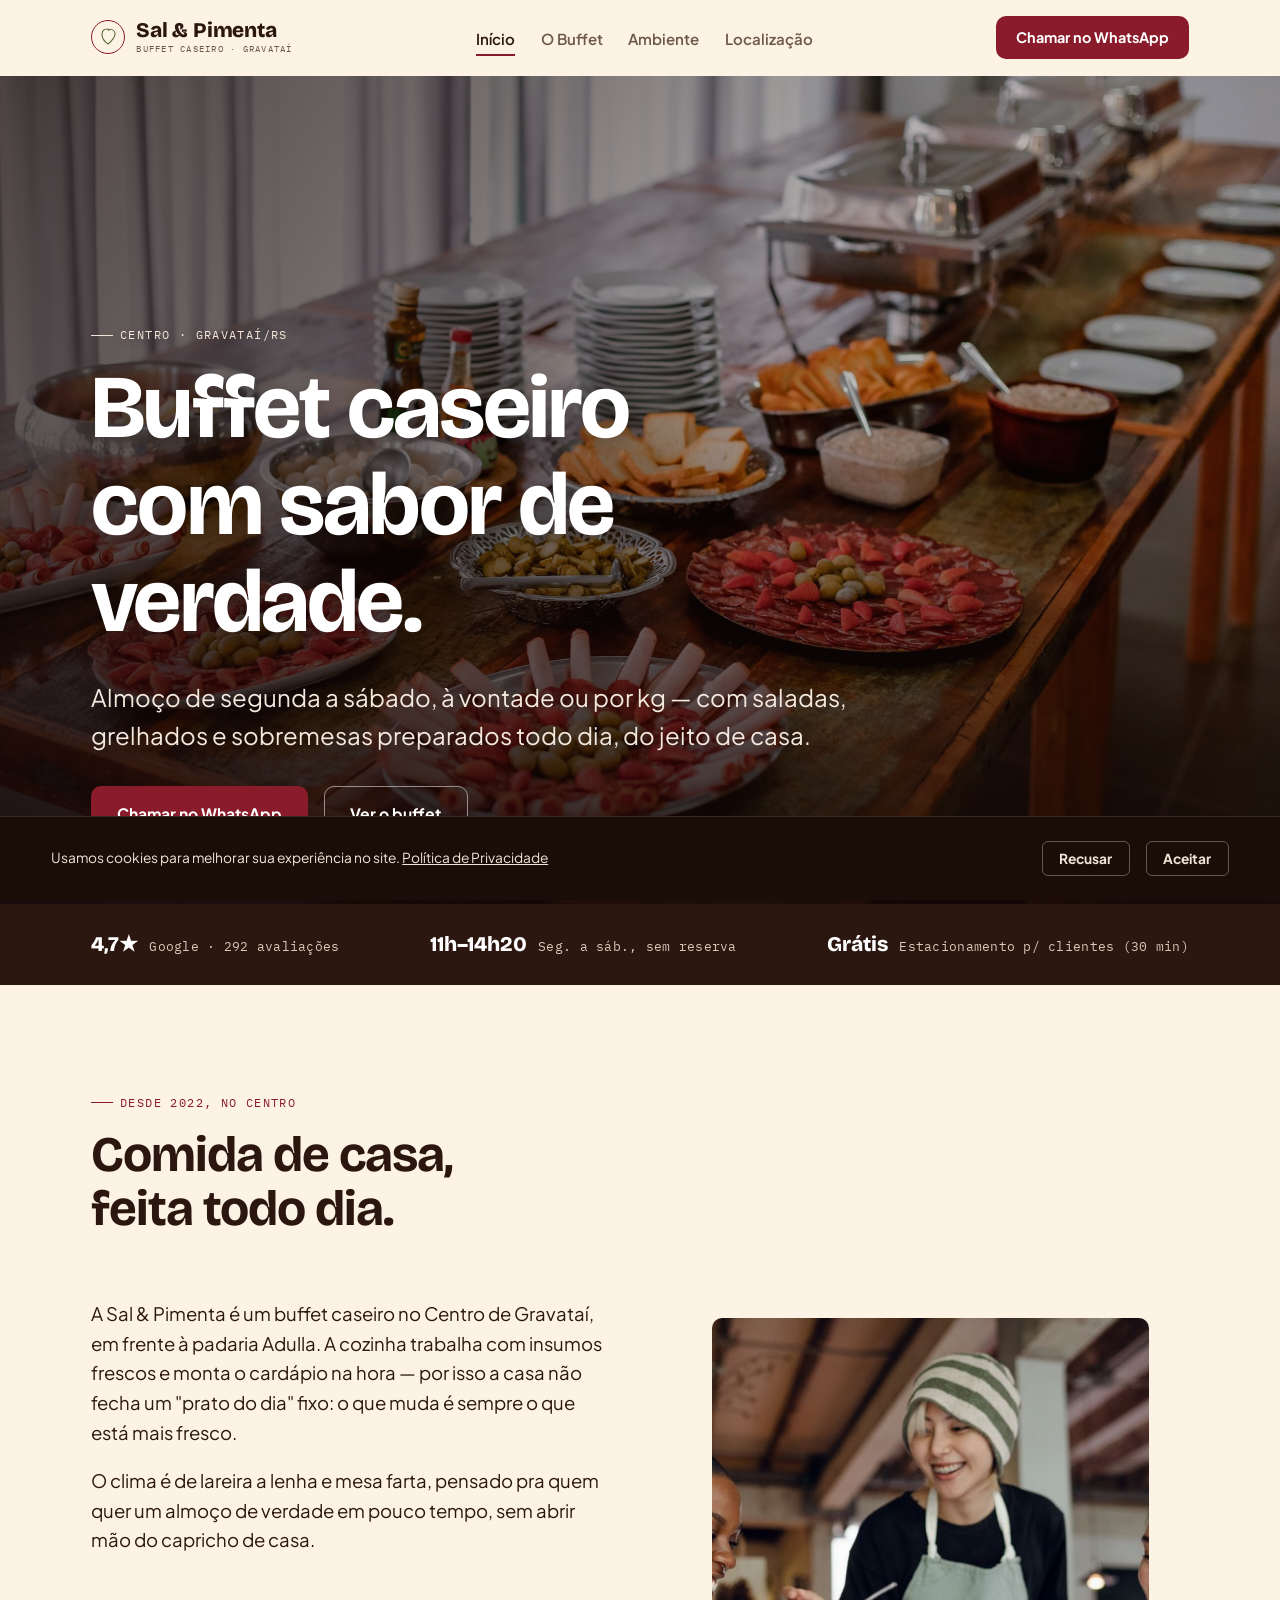
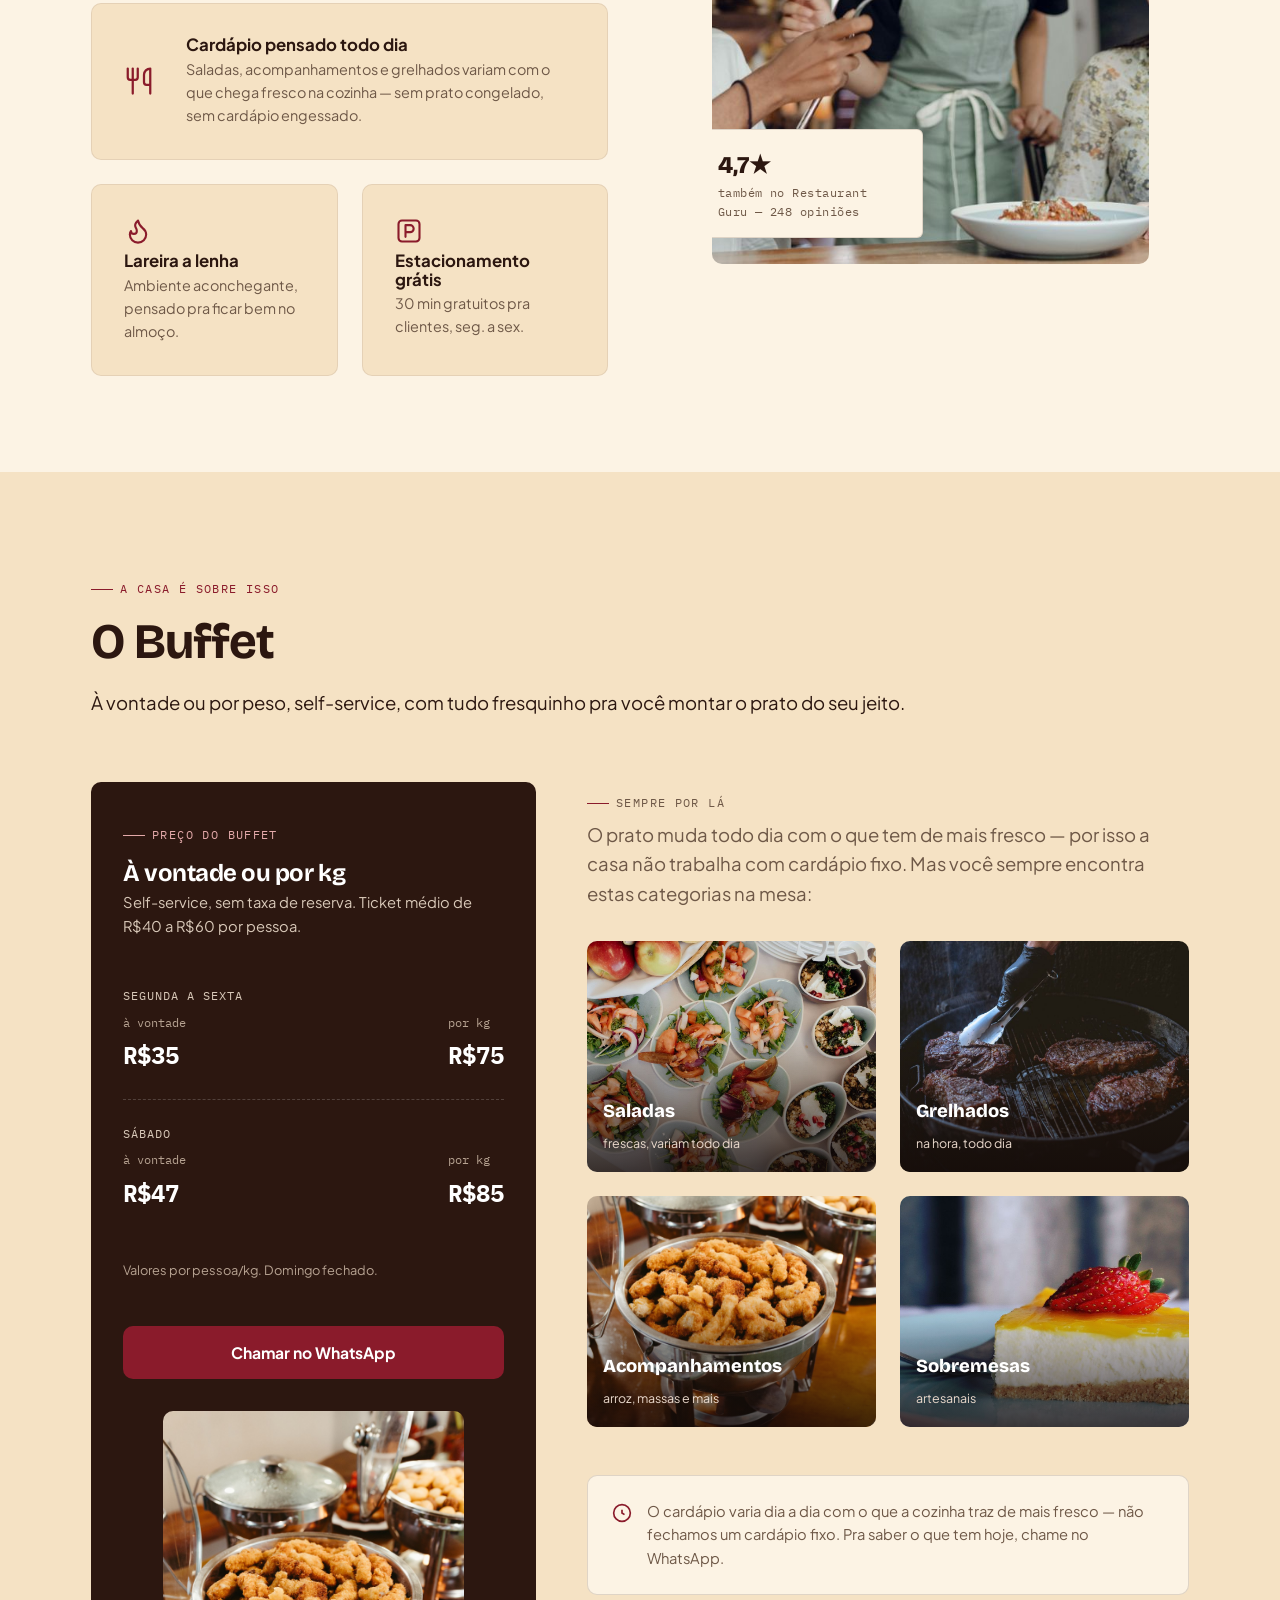
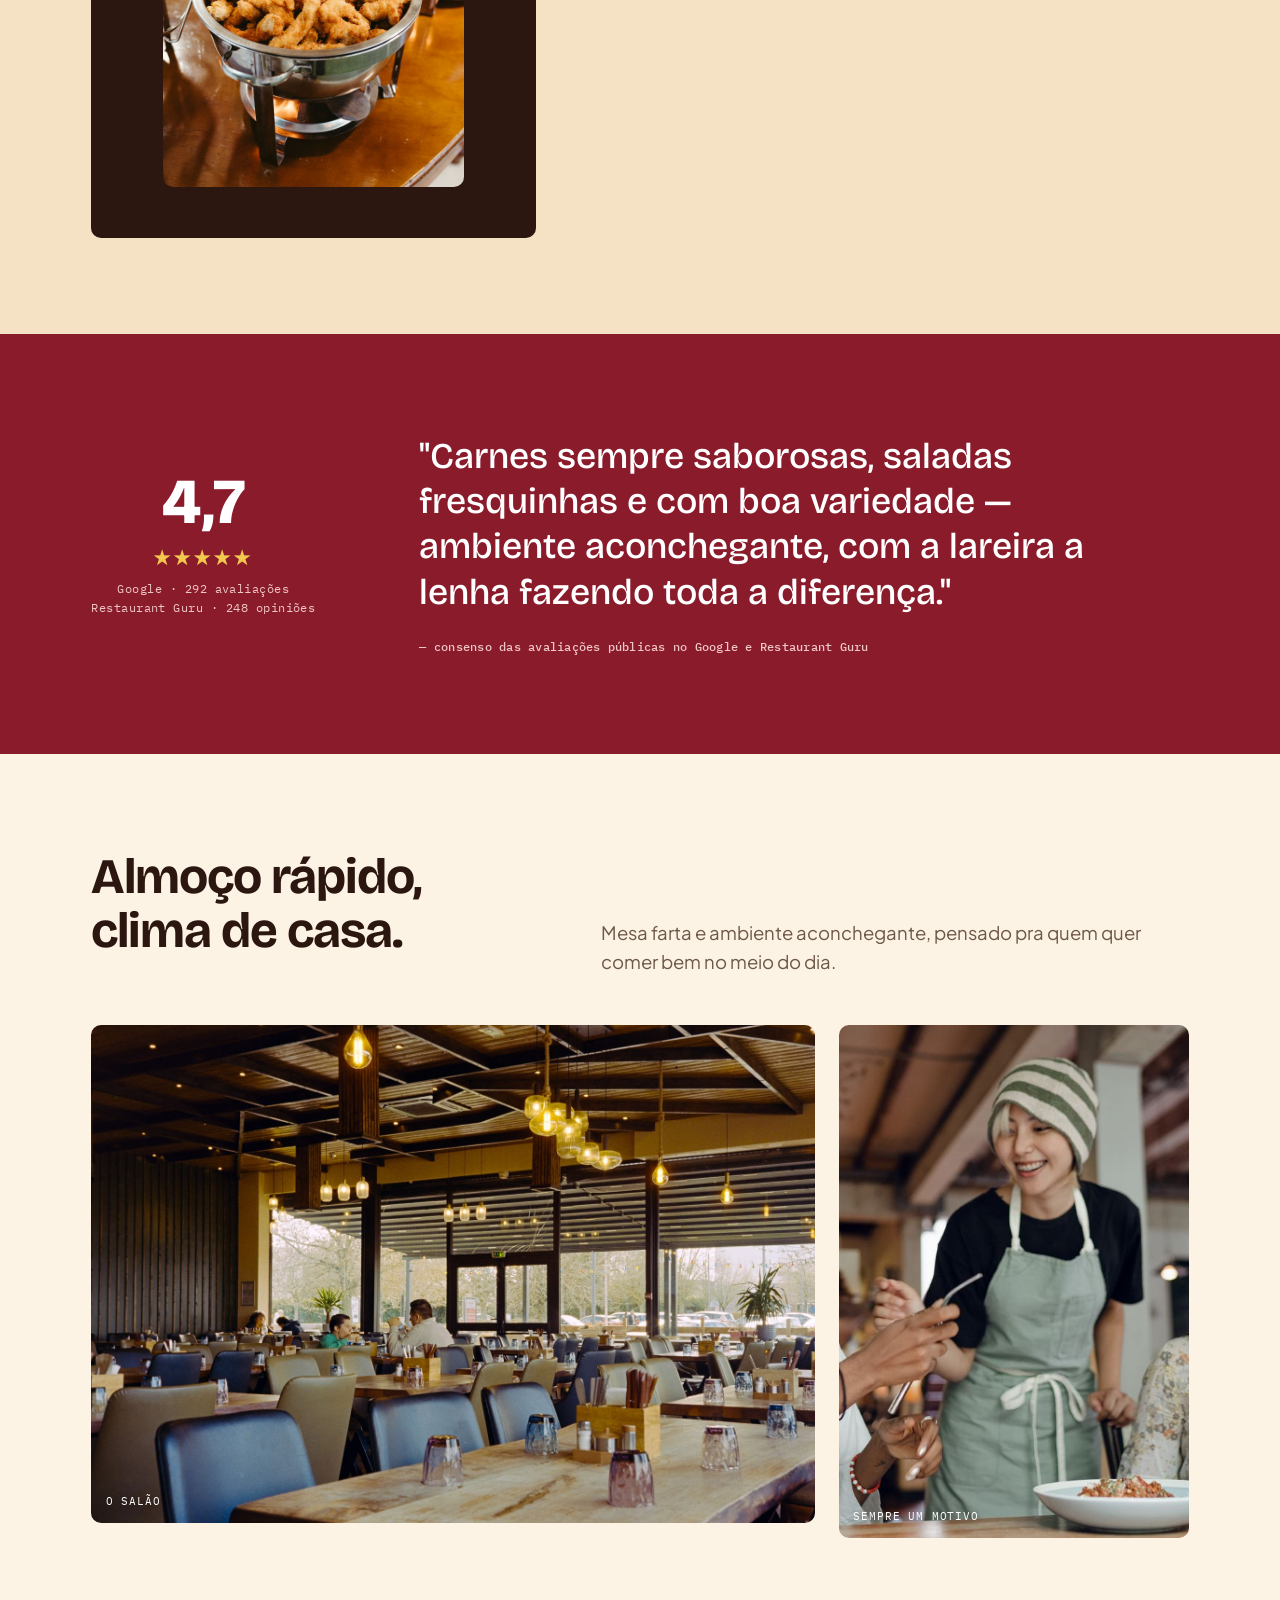
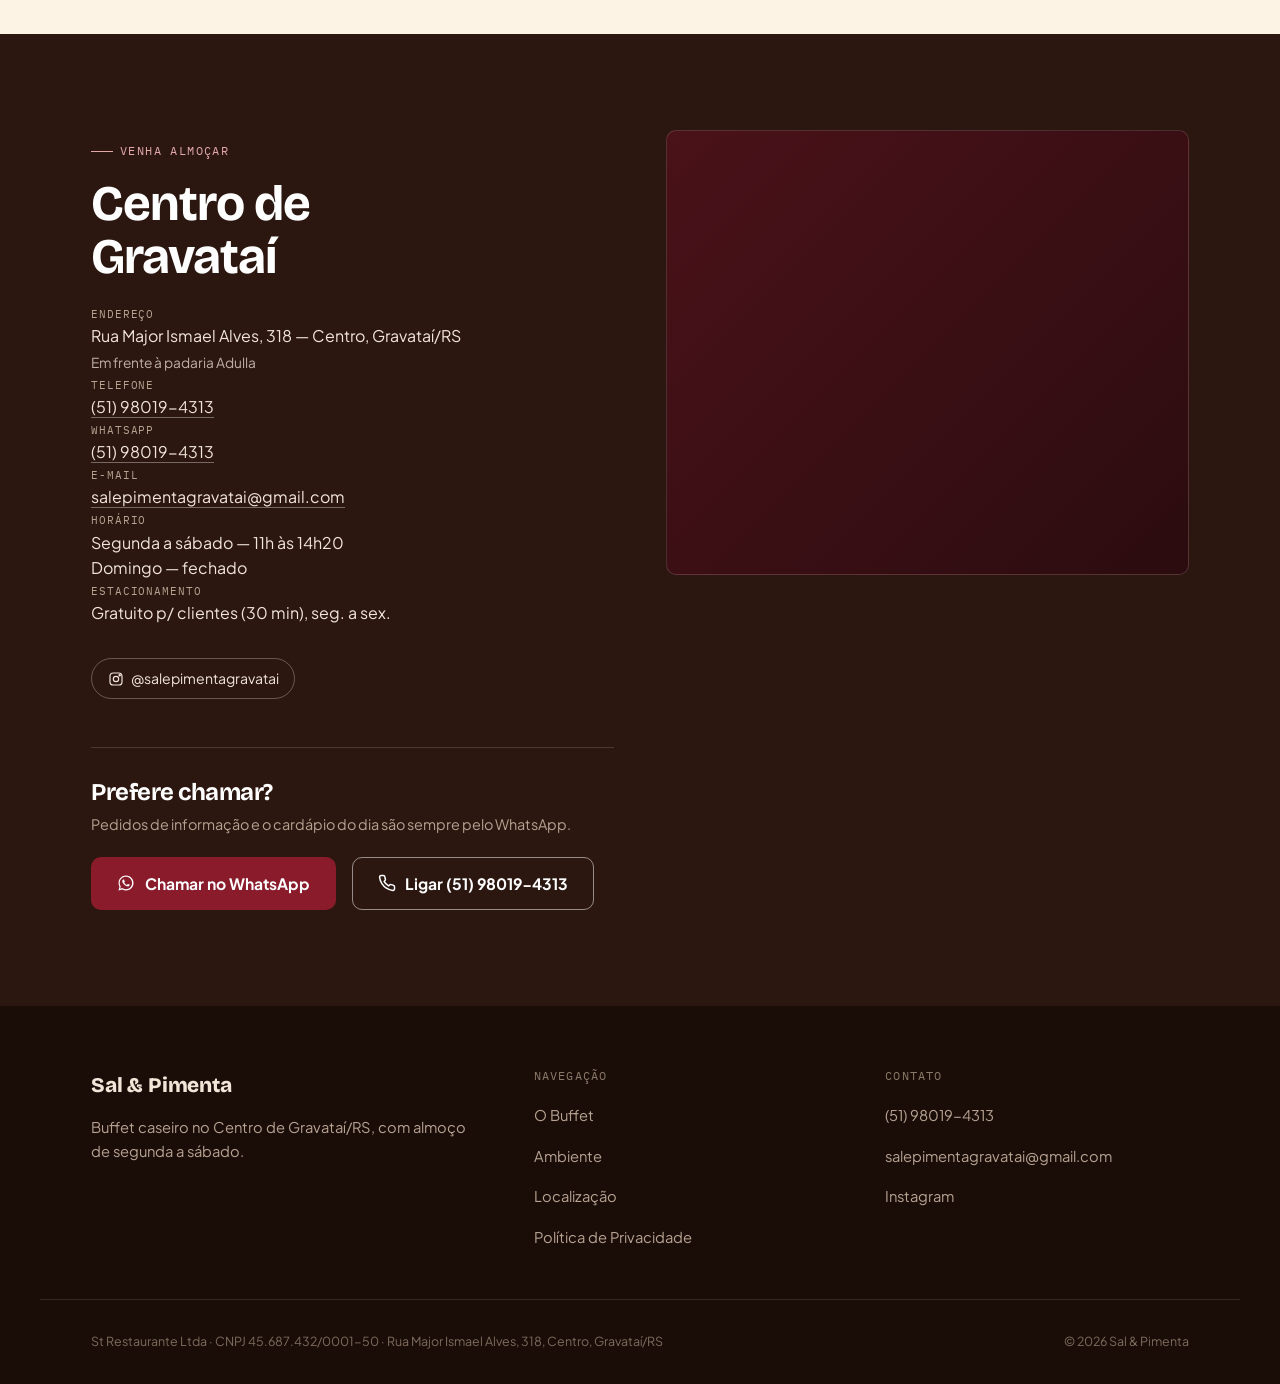
==== index.html @ 2347acee "Site institucional da Sal & Pimenta Restaurante (Gravataí/RS) Buffet caseiro self-service — âncora "" ====
<!doctype html>
<html lang="pt-BR">
<head>
<meta charset="UTF-8">
<meta name="viewport" content="width=device-width, initial-scale=1">
<title>Sal & Pimenta Restaurante — Buffet caseiro em Gravataí/RS</title>
<meta name="description" content="Buffet caseiro à vontade ou por kg, de segunda a sábado, no Centro de Gravataí. Saladas frescas, grelhados e sobremesas — cardápio muda todo dia. Avaliação 4,7 no Google.">
<link rel="canonical" href="https://salepimenta-gravatai.vercel.app/">

<meta property="og:type" content="restaurant">
<meta property="og:title" content="Sal & Pimenta Restaurante — Buffet caseiro em Gravataí/RS">
<meta property="og:description" content="Buffet caseiro à vontade ou por kg, seg. a sáb., 11h às 14h20, no Centro de Gravataí. Peça informações pelo WhatsApp.">
<meta property="og:image" content="https://salepimenta-gravatai.vercel.app/img/hero-buffet.jpg">
<meta property="og:url" content="https://salepimenta-gravatai.vercel.app/">
<meta name="twitter:card" content="summary_large_image">

<link rel="icon" href="data:image/svg+xml,%3Csvg xmlns='http://www.w3.org/2000/svg' viewBox='0 0 64 64'%3E%3Crect width='64' height='64' rx='12' fill='%238A1B2B'/%3E%3Ctext x='32' y='44' font-family='Georgia,serif' font-size='34' font-weight='700' fill='%23FCF3E4' text-anchor='middle'%3ES%3C/text%3E%3C/svg%3E">
<link rel="manifest" href="site.webmanifest">

<link rel="preconnect" href="https://fonts.googleapis.com">
<link rel="preconnect" href="https://fonts.gstatic.com" crossorigin>
<link href="https://fonts.googleapis.com/css2?family=Bricolage+Grotesque:opsz,wght@12..96,500;12..96,600;12..96,700;12..96,800&family=Plus+Jakarta+Sans:wght@400;500;600;700&family=IBM+Plex+Mono:wght@400;500&display=swap" rel="stylesheet">
<link rel="stylesheet" href="assets/css/styles.css">

<script>document.documentElement.classList.add('js')</script>

<script type="application/ld+json">
{
  "@context":"https://schema.org","@type":"Restaurant",
  "name":"Sal & Pimenta Restaurante","inLanguage":"pt-BR",
  "url":"https://salepimenta-gravatai.vercel.app/",
  "telephone":"+555180194313",
  "email":"salepimentagravatai@gmail.com",
  "image":"https://salepimenta-gravatai.vercel.app/img/hero-buffet.jpg",
  "servesCuisine":["Buffet caseiro","Brasileira","Grelhados"],
  "priceRange":"R$35–R$85",
  "address":{"@type":"PostalAddress","streetAddress":"Rua Major Ismael Alves, 318","addressLocality":"Gravataí","addressRegion":"RS","postalCode":"94010-350","addressCountry":"BR"},
  "openingHoursSpecification":[
    {"@type":"OpeningHoursSpecification","dayOfWeek":["Monday","Tuesday","Wednesday","Thursday","Friday","Saturday"],"opens":"11:00","closes":"14:20"}
  ],
  "aggregateRating":{"@type":"AggregateRating","ratingValue":"4.7","reviewCount":"292"}
}
</script>
</head>
<body>

<a class="skip-link" href="#conteudo" style="position:absolute;left:-999px;top:0;background:#8A1B2B;color:#fff;padding:.8em 1.2em;z-index:100;">Pular para o conteúdo</a>

<header class="site-header" id="siteHeader">
  <div class="container">
    <a class="brand" href="#inicio" aria-label="Sal & Pimenta Restaurante — início">
      <svg width="34" height="34" viewBox="0 0 34 34" fill="none" aria-hidden="true">
        <circle cx="17" cy="17" r="16.5" stroke="#8A1B2B"/>
        <path d="M17 24c-3.6-2.4-6-5.7-6-9.2C11 11 13.4 9 16.3 9c.7 0 1.3.5 1.3 1.2v.3c0-.7.6-1.3 1.3-1.3 2.9 0 5.1 2 5.1 4.9 0 3.4-2.9 6.6-7 9.9Z" stroke="#5C6B36" stroke-width="1.1" stroke-linejoin="round"/>
      </svg>
      <span class="brand-word">Sal & Pimenta<small>Buffet caseiro · Gravataí</small></span>
    </a>

    <nav class="main-nav" id="mainNav" aria-label="Navegação principal">
      <ul>
        <li><a href="#inicio">Início</a></li>
        <li><a href="#buffet">O Buffet</a></li>
        <li><a href="#ambiente">Ambiente</a></li>
        <li><a href="#localizacao">Localização</a></li>
      </ul>
      <a class="btn btn-primary mobile-nav-cta" href="https://wa.me/5551980194313?text=Ol%C3%A1!%20Vim%20pelo%20site%20e%20gostaria%20de%20mais%20informa%C3%A7%C3%B5es%20sobre%20o%20buffet." target="_blank" rel="noopener">Chamar no WhatsApp</a>
    </nav>

    <div class="header-actions">
      <a class="btn btn-primary" href="https://wa.me/5551980194313?text=Ol%C3%A1!%20Vim%20pelo%20site%20e%20gostaria%20de%20mais%20informa%C3%A7%C3%B5es%20sobre%20o%20buffet." target="_blank" rel="noopener"><span>Chamar no WhatsApp</span></a>
      <button class="hamburger" id="hamburger" type="button" aria-expanded="false" aria-controls="mainNav" aria-label="Abrir menu"><span></span></button>
    </div>
  </div>
</header>

<main id="conteudo">

  <!-- HERO -->
  <section class="hero" id="inicio" aria-label="Abertura">
    <div class="hero-media">
      <img src="img/hero-buffet.jpg" alt="Mesa farta de buffet caseiro, com frios, saladas e acompanhamentos servidos em travessas" width="1920" height="1280" fetchpriority="high">
      <!-- TROCAR: foto hero (buffet da casa) -->
    </div>
    <div class="container hero-inner">
      <p class="eyebrow hero-eyebrow">Centro · Gravataí/RS</p>
      <h1>Buffet caseiro<br>com sabor de verdade.</h1>
      <p class="lede">Almoço de segunda a sábado, à vontade ou por kg — com saladas, grelhados e sobremesas preparados todo dia, do jeito de casa.</p>
      <div class="hero-ctas">
        <a class="btn btn-primary" href="https://wa.me/5551980194313?text=Ol%C3%A1!%20Vim%20pelo%20site%20e%20gostaria%20de%20mais%20informa%C3%A7%C3%B5es%20sobre%20o%20buffet." target="_blank" rel="noopener">Chamar no WhatsApp</a>
        <a class="btn btn-ghost on-dark" href="#buffet">Ver o buffet</a>
      </div>
    </div>
  </section>

  <div class="trust-strip">
    <div class="container">
      <div class="trust-item"><b>4,7★</b><span>Google · 292 avaliações</span></div>
      <div class="trust-item"><b>11h–14h20</b><span>Seg. a sáb., sem reserva</span></div>
      <div class="trust-item"><b>Grátis</b><span>Estacionamento p/ clientes (30 min)</span></div>
    </div>
  </div>

  <!-- SOBRE / DIFERENCIAIS -->
  <section class="sobre" id="sobre" aria-label="Sobre a casa">
    <div class="container">
      <div class="sobre-head reveal">
        <p class="eyebrow">Desde 2022, no Centro</p>
        <h2>Comida de casa,<br>feita todo dia.</h2>
      </div>
      <div class="sobre-layout">
        <div class="reveal">
          <div class="prose">
            <p>A Sal & Pimenta é um buffet caseiro no Centro de Gravataí, em frente à padaria Adulla. A cozinha trabalha com insumos frescos e monta o cardápio na hora — por isso a casa não fecha um "prato do dia" fixo: o que muda é sempre o que está mais fresco.</p>
            <p>O clima é de lareira a lenha e mesa farta, pensado pra quem quer um almoço de verdade em pouco tempo, sem abrir mão do capricho de casa.</p>
          </div>
          <div class="diferenciais" style="margin-top:var(--sp-5)">
            <div class="dif-card big">
              <svg width="30" height="30" viewBox="0 0 24 24" fill="none" stroke="currentColor" stroke-width="1.8" stroke-linecap="round" stroke-linejoin="round"><path d="M3 2v7c0 1.1.9 2 2 2h4a2 2 0 0 0 2-2V2"/><path d="M7 2v20"/><path d="M21 15V2a5 5 0 0 0-5 5v6c0 1.1.9 2 2 2h3Zm0 0v7"/></svg>
              <div><h3>Cardápio pensado todo dia</h3><p>Saladas, acompanhamentos e grelhados variam com o que chega fresco na cozinha — sem prato congelado, sem cardápio engessado.</p></div>
            </div>
            <div class="dif-card">
              <svg width="28" height="28" viewBox="0 0 24 24" fill="none" stroke="currentColor" stroke-width="1.8" stroke-linecap="round" stroke-linejoin="round"><path d="M8.5 14.5A2.5 2.5 0 0 0 11 12c0-1.38-.5-2-1-3-1.072-2.143-.224-4.054 2-6 .5 2.5 2 4.9 4 6.5 2 1.6 3 3.5 3 5.5a7 7 0 1 1-14 0c0-1.153.433-2.294 1-3a2.5 2.5 0 0 0 2.5 2.5z"/></svg>
              <h3>Lareira a lenha</h3>
              <p>Ambiente aconchegante, pensado pra ficar bem no almoço.</p>
            </div>
            <div class="dif-card">
              <svg width="28" height="28" viewBox="0 0 24 24" fill="none" stroke="currentColor" stroke-width="1.8" stroke-linecap="round" stroke-linejoin="round"><rect x="3" y="3" width="18" height="18" rx="3"/><path d="M9 17V7h4a3 3 0 0 1 0 6H9"/></svg>
              <h3>Estacionamento grátis</h3>
              <p>30 min gratuitos pra clientes, seg. a sex.</p>
            </div>
          </div>
        </div>
        <figure class="sobre-figure reveal">
          <img src="img/mesa-amigos.jpg" alt="Clientes sorrindo à mesa durante o almoço, clima descontraído" width="1200" height="698" loading="lazy">
          <!-- TROCAR: foto real de clientes na casa -->
          <figcaption class="tag"><strong>4,7★</strong>também no Restaurant Guru — 248 opiniões</figcaption>
        </figure>
      </div>
    </div>
  </section>

  <!-- O BUFFET — ÂNCORA -->
  <section class="buffet" id="buffet" aria-label="O buffet">
    <div class="container">
      <div class="buffet-head reveal">
        <p class="eyebrow">A casa é sobre isso</p>
        <h2>O Buffet</h2>
        <p class="prose">À vontade ou por peso, self-service, com tudo fresquinho pra você montar o prato do seu jeito.</p>
      </div>

      <div class="buffet-layout">
        <aside class="buffet-price reveal" aria-label="Preços do buffet">
          <p class="eyebrow">Preço do buffet</p>
          <h3>À vontade ou por kg</h3>
          <p class="desc">Self-service, sem taxa de reserva. Ticket médio de R$40 a R$60 por pessoa.</p>

          <div class="price-table">
            <div class="price-day">
              <span class="when">Segunda a sexta</span>
              <div class="price-lines">
                <div class="opt"><span class="opt-label">à vontade</span><span class="opt-value">R$35</span></div>
                <div class="opt"><span class="opt-label">por kg</span><span class="opt-value">R$75</span></div>
              </div>
            </div>
            <div class="price-day">
              <span class="when">Sábado</span>
              <div class="price-lines">
                <div class="opt"><span class="opt-label">à vontade</span><span class="opt-value">R$47</span></div>
                <div class="opt"><span class="opt-label">por kg</span><span class="opt-value">R$85</span></div>
              </div>
            </div>
          </div>
          <p class="price-footnote">Valores por pessoa/kg. <!-- TROCAR: confirme se há tabela infantil --> Domingo fechado.</p>

          <a class="btn btn-primary" href="https://wa.me/5551980194313?text=Ol%C3%A1!%20Vim%20pelo%20site%20e%20gostaria%20de%20mais%20informa%C3%A7%C3%B5es%20sobre%20o%20buffet." target="_blank" rel="noopener">Chamar no WhatsApp</a>

          <figure class="buffet-figure">
            <img src="img/buffet-vitrine.jpg" alt="Travessa self-service do buffet, com opções quentes prontas para servir" width="1400" height="2099" loading="lazy">
            <!-- TROCAR: foto real das travessas do buffet -->
          </figure>
        </aside>

        <div class="reveal">
          <div class="buffet-categorias">
            <p class="eyebrow" style="margin-bottom:.6em">Sempre por lá</p>
            <p>O prato muda todo dia com o que tem de mais fresco — por isso a casa não trabalha com cardápio fixo. Mas você sempre encontra estas categorias na mesa:</p>
            <div class="cat-grid">
              <div class="cat-card">
                <img src="img/saladas.jpg" alt="Variedade de saladas frescas servidas em pratos individuais" width="1200" height="801" loading="lazy">
                <!-- TROCAR: foto real das saladas da casa -->
                <div class="label"><b>Saladas</b><span>frescas, variam todo dia</span></div>
              </div>
              <div class="cat-card">
                <img src="img/grelhados.jpg" alt="Cortes de carne sendo grelhados na brasa" width="1200" height="800" loading="lazy">
                <!-- TROCAR: foto real dos grelhados da casa -->
                <div class="label"><b>Grelhados</b><span>na hora, todo dia</span></div>
              </div>
              <div class="cat-card">
                <img src="img/buffet-vitrine.jpg" alt="Acompanhamentos quentes no buffet self-service" width="1400" height="2099" loading="lazy">
                <div class="label"><b>Acompanhamentos</b><span>arroz, massas e mais</span></div>
              </div>
              <div class="cat-card">
                <img src="img/sobremesa.jpg" alt="Fatia de cheesecake com morango fresco" width="1200" height="697" loading="lazy">
                <!-- TROCAR: foto real das sobremesas da casa -->
                <div class="label"><b>Sobremesas</b><span>artesanais</span></div>
              </div>
            </div>
          </div>

          <div class="buffet-note reveal">
            <svg width="20" height="20" viewBox="0 0 24 24" fill="none" stroke="currentColor" stroke-width="2"><circle cx="12" cy="12" r="10"/><path d="M12 8v4l3 2"/></svg>
            <p>O cardápio varia dia a dia com o que a cozinha traz de mais fresco — não fechamos um cardápio fixo. Pra saber o que tem hoje, chame no WhatsApp.</p>
          </div>
        </div>
      </div>
    </div>
  </section>

  <!-- AVALIAÇÕES -->
  <section class="avaliacoes" aria-label="Avaliações">
    <div class="container">
      <div class="avaliacoes-score">
        <div class="num">4,7</div>
        <div class="stars">★★★★★</div>
        <span>Google · 292 avaliações<br>Restaurant Guru · 248 opiniões</span>
      </div>
      <blockquote class="avaliacoes-quote">
        "Carnes sempre saborosas, saladas fresquinhas e com boa variedade — ambiente aconchegante, com a lareira a lenha fazendo toda a diferença."
        <cite>— consenso das avaliações públicas no Google e Restaurant Guru</cite>
      </blockquote>
    </div>
  </section>

  <!-- AMBIENTE -->
  <section class="ambiente" id="ambiente" aria-label="O ambiente da casa">
    <div class="container">
      <div class="ambiente-head reveal">
        <h2>Almoço rápido,<br>clima de casa.</h2>
        <p>Mesa farta e ambiente aconchegante, pensado pra quem quer comer bem no meio do dia.</p>
      </div>
      <div class="bento">
        <figure class="b1 reveal"><img src="img/ambiente.jpg" alt="Salão do restaurante com mesas dispostas para o almoço" width="1600" height="1067" loading="lazy"><figcaption>O salão</figcaption></figure>
        <!-- TROCAR: foto real do salão da Sal & Pimenta -->
        <figure class="b2 reveal"><img src="img/mesa-amigos.jpg" alt="Clientes conversando e sorrindo durante o almoço" width="1200" height="698" loading="lazy"><figcaption>Sempre um motivo</figcaption></figure>
      </div>
    </div>
  </section>

  <!-- LOCALIZAÇÃO / CONTATO -->
  <section class="local" id="localizacao" aria-label="Localização e contato">
    <div class="container local-grid">
      <div class="reveal">
        <p class="eyebrow">Venha almoçar</p>
        <h2>Centro de<br>Gravataí</h2>
        <dl class="local-info">
          <dt>Endereço</dt>
          <dd>Rua Major Ismael Alves, 318 — Centro, Gravataí/RS<br><span style="opacity:.75;font-size:.86rem">Em frente à padaria Adulla</span></dd>
          <dt>Telefone</dt>
          <dd><a href="tel:+555180194313">(51) 98019-4313</a></dd>
          <dt>WhatsApp</dt>
          <dd><a href="https://wa.me/5551980194313" target="_blank" rel="noopener">(51) 98019-4313</a></dd>
          <dt>E-mail</dt>
          <dd><a href="mailto:salepimentagravatai@gmail.com">salepimentagravatai@gmail.com</a></dd>
          <dt>Horário</dt>
          <dd>Segunda a sábado — 11h às 14h20<br>Domingo — fechado</dd>
          <dt>Estacionamento</dt>
          <dd>Gratuito p/ clientes (30 min), seg. a sex.</dd>
        </dl>
        <div class="local-socials">
          <a class="social-pill" href="https://www.instagram.com/salepimentagravatai/" target="_blank" rel="noopener">
            <svg width="16" height="16" viewBox="0 0 24 24" fill="none" stroke="currentColor" stroke-width="1.8"><rect x="3" y="3" width="18" height="18" rx="5"/><circle cx="12" cy="12" r="4"/><circle cx="17.5" cy="6.5" r="1"/></svg>
            @salepimentagravatai
          </a>
        </div>

        <div class="contact-ctas">
          <h3>Prefere chamar?</h3>
          <p>Pedidos de informação e o cardápio do dia são sempre pelo WhatsApp.</p>
          <div class="direct-ctas">
            <a class="btn btn-primary" href="https://wa.me/5551980194313?text=Ol%C3%A1!%20Vim%20pelo%20site%20e%20gostaria%20de%20mais%20informa%C3%A7%C3%B5es." target="_blank" rel="noopener">
              <svg width="18" height="18" viewBox="0 0 24 24" fill="none" stroke="currentColor" stroke-width="0"><path fill="currentColor" d="M12.04 2c-5.5 0-10 4.5-10 10 0 1.77.46 3.45 1.28 4.9L2 22l5.25-1.38A9.94 9.94 0 0 0 12.04 22c5.5 0 10-4.5 10-10s-4.5-10-10-10Zm0 18.2c-1.6 0-3.1-.43-4.4-1.2l-.32-.19-3.12.82.83-3.04-.2-.32a8.18 8.18 0 0 1-1.26-4.37c0-4.53 3.7-8.2 8.27-8.2 4.56 0 8.27 3.67 8.27 8.2 0 4.53-3.71 8.3-8.27 8.3Zm4.53-6.15c-.25-.12-1.47-.72-1.7-.8-.23-.08-.4-.12-.56.13-.17.24-.65.8-.8.97-.14.16-.29.18-.54.06-.25-.12-1.04-.38-1.98-1.22-.73-.65-1.22-1.45-1.37-1.7-.14-.24-.02-.37.11-.5.11-.11.25-.29.37-.43.13-.14.17-.24.25-.4.08-.16.04-.3-.02-.42-.06-.12-.56-1.36-.77-1.86-.2-.48-.41-.42-.56-.43h-.48c-.16 0-.42.06-.64.3-.22.24-.85.83-.85 2.03s.87 2.36 1 2.52c.12.16 1.7 2.6 4.13 3.64.58.25 1.03.4 1.38.51.58.18 1.11.16 1.53.1.47-.07 1.47-.6 1.67-1.18.21-.58.21-1.07.15-1.18-.07-.1-.23-.16-.48-.28Z"/></svg>
              Chamar no WhatsApp
            </a>
            <a class="btn btn-ghost on-dark" href="tel:+555180194313">
              <svg width="18" height="18" viewBox="0 0 24 24" fill="none" stroke="currentColor" stroke-width="2" stroke-linecap="round" stroke-linejoin="round"><path d="M22 16.92v3a2 2 0 0 1-2.18 2 19.79 19.79 0 0 1-8.63-3.07 19.5 19.5 0 0 1-6-6 19.79 19.79 0 0 1-3.07-8.67A2 2 0 0 1 4.11 2h3a2 2 0 0 1 2 1.72c.127.96.362 1.903.7 2.81a2 2 0 0 1-.45 2.11L8.09 9.91a16 16 0 0 0 6 6l1.27-1.27a2 2 0 0 1 2.11-.45c.907.338 1.85.573 2.81.7A2 2 0 0 1 22 16.92Z"/></svg>
              Ligar (51) 98019-4313
            </a>
          </div>
        </div>
      </div>

      <div class="reveal">
        <div class="map-wrap">
          <iframe title="Mapa — Rua Major Ismael Alves, 318, Gravataí" src="https://www.google.com/maps?q=Rua+Major+Ismael+Alves,+318,+Gravata%C3%AD,+RS&output=embed" loading="lazy" referrerpolicy="no-referrer-when-downgrade"></iframe>
        </div>
      </div>
    </div>
  </section>

</main>

<footer class="site-footer">
  <div class="container footer-grid">
    <div class="footer-brand">
      <span class="brand-word">Sal & Pimenta</span>
      <p>Buffet caseiro no Centro de Gravataí/RS, com almoço de segunda a sábado.</p>
    </div>
    <div class="footer-col">
      <h4>Navegação</h4>
      <ul>
        <li><a href="#buffet">O Buffet</a></li>
        <li><a href="#ambiente">Ambiente</a></li>
        <li><a href="#localizacao">Localização</a></li>
        <li><a href="politica-de-privacidade.html">Política de Privacidade</a></li>
      </ul>
    </div>
    <div class="footer-col">
      <h4>Contato</h4>
      <ul>
        <li><a href="tel:+555180194313">(51) 98019-4313</a></li>
        <li><a href="mailto:salepimentagravatai@gmail.com">salepimentagravatai@gmail.com</a></li>
        <li><a href="https://www.instagram.com/salepimentagravatai/" target="_blank" rel="noopener">Instagram</a></li>
      </ul>
    </div>
  </div>
  <div class="container footer-bottom">
    <span>St Restaurante Ltda · CNPJ 45.687.432/0001-50 · Rua Major Ismael Alves, 318, Centro, Gravataí/RS</span>
    <span>© <span id="year"></span> Sal & Pimenta</span>
  </div>
</footer>

<a class="wa-float" href="https://wa.me/5551980194313?text=Ol%C3%A1!%20Vim%20pelo%20site%20e%20gostaria%20de%20mais%20informa%C3%A7%C3%B5es." target="_blank" rel="noopener" aria-label="Chamar a Sal & Pimenta no WhatsApp">
  <svg width="26" height="26" viewBox="0 0 24 24" fill="none" stroke="#fff" stroke-width="0"><path fill="#fff" d="M12.04 2c-5.5 0-10 4.5-10 10 0 1.77.46 3.45 1.28 4.9L2 22l5.25-1.38A9.94 9.94 0 0 0 12.04 22c5.5 0 10-4.5 10-10s-4.5-10-10-10Zm0 18.2c-1.6 0-3.1-.43-4.4-1.2l-.32-.19-3.12.82.83-3.04-.2-.32a8.18 8.18 0 0 1-1.26-4.37c0-4.53 3.7-8.2 8.27-8.2 4.56 0 8.27 3.67 8.27 8.2 0 4.53-3.71 8.3-8.27 8.3Zm4.53-6.15c-.25-.12-1.47-.72-1.7-.8-.23-.08-.4-.12-.56.13-.17.24-.65.8-.8.97-.14.16-.29.18-.54.06-.25-.12-1.04-.38-1.98-1.22-.73-.65-1.22-1.45-1.37-1.7-.14-.24-.02-.37.11-.5.11-.11.25-.29.37-.43.13-.14.17-.24.25-.4.08-.16.04-.3-.02-.42-.06-.12-.56-1.36-.77-1.86-.2-.48-.41-.42-.56-.43h-.48c-.16 0-.42.06-.64.3-.22.24-.85.83-.85 2.03s.87 2.36 1 2.52c.12.16 1.7 2.6 4.13 3.64.58.25 1.03.4 1.38.51.58.18 1.11.16 1.53.1.47-.07 1.47-.6 1.67-1.18.21-.58.21-1.07.15-1.18-.07-.1-.23-.16-.48-.28Z"/></svg>
</a>

<div id="cookie-bar" hidden role="dialog" aria-label="Aviso de cookies">
  <p>Usamos cookies para melhorar sua experiência no site. <a href="politica-de-privacidade.html">Política de Privacidade</a></p>
  <div class="actions">
    <button id="cookie-reject" type="button">Recusar</button>
    <button id="cookie-accept" type="button">Aceitar</button>
  </div>
</div>

<script src="assets/js/main.js" defer></script>
</body>
</html>
---- assets/css/styles.css ----
/* Sal & Pimenta Restaurante — buffet caseiro, Gravataí/RS
   Paleta: vinho/bordô do logo + creme quente. Bricolage Grotesque (display) + Plus Jakarta Sans (corpo) + IBM Plex Mono (rótulos/preços). */

:root{
  --paper:      #FCF3E4;
  --paper-2:    #F5E2C4;
  --paper-3:    #EDD3A8;
  --ink:        #2C1710;
  --ink-2:      #6E5847;
  --accent:     #8A1B2B;
  --accent-2:   #641220;
  --accent-soft:#F3DEDD;
  --olive:      #5C6B36;
  --line:       rgba(44,23,16,.14);
  --line-2:     rgba(44,23,16,.08);

  --display: "Bricolage Grotesque", "Hanken Grotesk", sans-serif;
  --sans:    "Plus Jakarta Sans", -apple-system, BlinkMacSystemFont, sans-serif;
  --mono:    "IBM Plex Mono", ui-monospace, monospace;

  --t-0:  clamp(1.05rem, 1rem + .2vw, 1.18rem);
  --t-1:  clamp(1.2rem, 1.1rem + .5vw, 1.5rem);
  --t-2:  clamp(1.6rem, 1.3rem + 1.2vw, 2.3rem);
  --t-3:  clamp(2rem, 1.5rem + 2vw, 3.2rem);
  --disp: clamp(2.6rem, 1.5rem + 5.2vw, 5.6rem);

  --sp-1: 8px; --sp-2: 16px; --sp-3: 24px; --sp-4: 32px;
  --sp-5: 48px; --sp-6: 64px; --sp-7: 96px; --sp-8: 128px;

  --container: 1200px;
  --radius: 10px;
  --radius-sm: 6px;
  --header-h: 76px;
}

*,*::before,*::after{ box-sizing:border-box; }
html{ scroll-behavior:smooth; }
body{
  margin:0; background:var(--paper); color:var(--ink);
  font-family:var(--sans); font-size:var(--t-0); line-height:1.6;
  -webkit-font-smoothing:antialiased;
}
img{ max-width:100%; display:block; }
a{ color:inherit; }
h1,h2,h3,h4{ font-family:var(--display); line-height:1.08; letter-spacing:-.02em; margin:0 0 .4em; font-weight:700; }
p{ margin:0 0 1em; }
.prose{ max-width:65ch; }
ul{ margin:0; padding:0; list-style:none; }
button{ font-family:inherit; }

section[id]{ scroll-margin-top: var(--header-h); }

.container{ max-width:var(--container); margin-inline:auto; padding-inline: clamp(20px, 4vw, 64px); }
.eyebrow{
  font-family:var(--mono); font-size:.72rem; letter-spacing:.12em; text-transform:uppercase;
  color:var(--accent); display:inline-flex; align-items:center; gap:.6em; margin-bottom: var(--sp-2);
}
.eyebrow::before{ content:""; width:22px; height:1px; background:var(--accent); display:inline-block; }

.btn{
  display:inline-flex; align-items:center; gap:.6em; padding:.85em 1.6em;
  font-family:var(--sans); font-weight:700; font-size:.98rem; border-radius:var(--radius);
  border:1px solid transparent; cursor:pointer; text-decoration:none; transition:transform .25s ease, background .25s ease, color .25s ease, border-color .25s ease;
}
.btn-primary{ background:var(--accent); color:#fff; }
.btn-primary:hover{ background:var(--accent-2); transform:translateY(-2px); }
.btn-ghost{ background:transparent; color:var(--ink); border-color:var(--line); }
.btn-ghost:hover{ border-color:var(--ink); transform:translateY(-2px); }
.btn-ghost.on-dark{ color:#fff; border-color:rgba(255,255,255,.5); }
.btn-ghost.on-dark:hover{ border-color:#fff; }
.btn:focus-visible, a:focus-visible, button:focus-visible, input:focus-visible, textarea:focus-visible{
  outline:2px solid var(--accent); outline-offset:3px;
}

/* ---------- reveal (Tier 0 baseline, gated by .js) ---------- */
.reveal{ opacity:1; transform:none; }
.js .reveal{ opacity:0; transform:translateY(28px); transition:opacity .7s ease, transform .7s ease; }
.js .reveal.is-visible{ opacity:1; transform:none; }

@media (prefers-reduced-motion: reduce){
  *,*::before,*::after{ animation-duration:.01ms !important; animation-iteration-count:1 !important; transition-duration:.01ms !important; }
  html{ scroll-behavior:auto; }
  .js .reveal{ opacity:1; transform:none; }
}

/* ================= HEADER ================= */
.site-header{
  position:sticky; top:0; z-index:50; height:var(--header-h);
  display:flex; align-items:center; background:transparent;
  transition:background .3s ease, box-shadow .3s ease, border-color .3s ease;
  border-bottom:1px solid transparent;
}
.site-header.scrolled{
  background:rgba(252,243,228,.94); backdrop-filter:blur(10px);
  border-color:var(--line); box-shadow:0 4px 24px rgba(44,23,16,.06);
}
.site-header .container{ display:flex; align-items:center; justify-content:space-between; width:100%; }
.brand{ display:flex; align-items:center; gap:.6em; text-decoration:none; color:var(--ink); }
.brand svg{ flex:none; }
.brand-word{ font-family:var(--display); font-size:1.3rem; letter-spacing:-.01em; line-height:1; font-weight:800; }
.brand-word small{ display:block; font-family:var(--mono); font-size:.56rem; letter-spacing:.14em; color:var(--ink-2); font-weight:400; margin-top:.4em; text-transform:uppercase; }

.main-nav ul{ display:flex; gap: clamp(1rem, 2vw, 2.2rem); align-items:center; }
.main-nav a{
  text-decoration:none; font-size:.94rem; font-weight:600; color:var(--ink-2);
  padding:.4em 0; border-bottom:2px solid transparent; transition:color .2s ease, border-color .2s ease;
}
.main-nav a:hover, .main-nav a.active{ color:var(--ink); border-color:var(--accent); }
.header-actions{ display:flex; align-items:center; gap: var(--sp-3); }
.header-actions .btn{ padding:.65em 1.3em; font-size:.9rem; }
.mobile-nav-cta{ display:none; margin-top: var(--sp-4); justify-content:center; }

.hamburger{
  display:none; width:44px; height:44px; border:1px solid var(--line); border-radius:var(--radius-sm);
  background:transparent; align-items:center; justify-content:center; cursor:pointer;
}
.hamburger span, .hamburger span::before, .hamburger span::after{
  content:""; display:block; width:20px; height:2px; background:var(--ink); position:relative; transition:transform .25s ease, opacity .25s ease;
}
.hamburger span::before{ position:absolute; top:-6px; }
.hamburger span::after{ position:absolute; top:6px; }
.hamburger[aria-expanded="true"] span{ background:transparent; }
.hamburger[aria-expanded="true"] span::before{ transform:rotate(45deg); top:0; }
.hamburger[aria-expanded="true"] span::after{ transform:rotate(-45deg); top:0; }

/* ================= HERO ================= */
.hero{ position:relative; min-height:92vh; display:flex; align-items:flex-end; overflow:hidden; color:#fff; }
.hero-media{ position:absolute; inset:0; z-index:0; }
.hero-media img{ width:100%; height:100%; object-fit:cover; object-position:50% 38%; }
.hero-media::after{
  content:""; position:absolute; inset:0;
  background:linear-gradient(115deg, rgba(20,8,6,.72) 0%, rgba(20,8,6,.5) 32%, rgba(20,8,6,.18) 58%, rgba(20,8,6,.15) 100%),
             linear-gradient(180deg, rgba(20,8,6,.15) 0%, rgba(20,8,6,.1) 40%, rgba(16,6,5,.9) 100%);
}
.hero-inner{ position:relative; z-index:1; padding-block: var(--sp-7) var(--sp-6); width:100%; }
.hero-eyebrow{ color:#F3E3D8; text-shadow:0 2px 12px rgba(0,0,0,.4); }
.hero-eyebrow::before{ background:#F3E3D8; }
.hero h1{ font-size:var(--disp); color:#fff; max-width:15ch; margin-bottom:.3em; text-shadow:0 4px 24px rgba(0,0,0,.35); }
.hero .lede{ font-size: var(--t-1); max-width:44ch; color:#F3E9DE; margin-bottom: var(--sp-4); font-weight:400; text-shadow:0 2px 14px rgba(0,0,0,.35); }
.hero-ctas{ display:flex; flex-wrap:wrap; gap: var(--sp-2); }

/* trust strip under hero */
.trust-strip{ background:var(--ink); color:var(--paper); padding-block: var(--sp-3); position:relative; z-index:1; }
.trust-strip .container{ display:flex; flex-wrap:wrap; gap: var(--sp-5); justify-content:space-between; }
.trust-item{ display:flex; align-items:baseline; gap:.6em; }
.trust-item b{ font-family:var(--display); font-size:1.3rem; color:#fff; font-weight:800; }
.trust-item span{ font-size:.84rem; color:#D9C9B9; font-family:var(--mono); letter-spacing:.02em; }

/* ================= SOBRE / DIFERENCIAIS (bento) ================= */
.sobre{ padding-block: var(--sp-7); }
.sobre-head{ max-width:70ch; margin-bottom: var(--sp-6); }
.sobre-head h2{ font-size:var(--t-3); }
.sobre-layout{ display:grid; grid-template-columns: 1fr 1fr; gap: clamp(2rem,5vw,5rem); align-items:start; }
.sobre-figure{ position:relative; aspect-ratio: 4/5; border-radius: var(--radius); overflow:hidden; }
.sobre-figure img{ position:absolute; inset:0; width:100%; height:100%; object-fit:cover; }
.sobre-figure .tag{
  position:absolute; left:-1.2rem; bottom:1.6rem; background:var(--paper); border:1px solid var(--line);
  padding: var(--sp-2) var(--sp-3); max-width:230px; font-family:var(--mono); font-size:.72rem; letter-spacing:.04em; color:var(--ink-2);
  box-shadow:0 12px 30px rgba(44,23,16,.12); border-radius: var(--radius-sm);
}
.sobre-figure .tag strong{ display:block; color:var(--ink); font-family:var(--display); font-size:1.5rem; font-weight:800; letter-spacing:0; }

.diferenciais{ display:grid; grid-template-columns: repeat(2,1fr); gap: var(--sp-3); }
.dif-card{
  background:var(--paper-2); border:1px solid var(--line-2); border-radius: var(--radius); padding: var(--sp-4);
}
.dif-card.big{ grid-column: span 2; display:flex; align-items:center; gap: var(--sp-4); }
.dif-card svg{ color:var(--accent); flex:none; }
.dif-card h3{ font-size:1.05rem; margin-bottom:.2em; font-family:var(--sans); font-weight:700; letter-spacing:0; }
.dif-card p{ color:var(--ink-2); font-size:.9rem; margin:0; }

/* ================= O BUFFET (âncora) ================= */
.buffet{ background:var(--paper-2); padding-block: var(--sp-7); position:relative; }
.buffet-head{ max-width:66ch; margin-bottom: var(--sp-6); }
.buffet-head h2{ font-size:var(--t-3); }

.buffet-layout{ display:grid; grid-template-columns: .85fr 1.15fr; gap: clamp(2rem,4vw,4rem); align-items:start; }

.buffet-price{
  background:var(--ink); color:var(--paper); border-radius: var(--radius); padding: var(--sp-4); position:sticky; top: calc(var(--header-h) + 24px);
}
.buffet-price .eyebrow{ color:#E3A9A9; }
.buffet-price .eyebrow::before{ background:#E3A9A9; }
.buffet-price h3{ font-size:var(--t-1); margin-bottom:.2em; color:#fff; }
.buffet-price .desc{ color:#D9C9B9; font-size:.92rem; margin-bottom: var(--sp-3); }
.price-table{ font-family:var(--mono); }
.price-day{ padding: var(--sp-3) 0; border-top:1px dashed rgba(255,255,255,.18); }
.price-day:first-of-type{ border-top:none; }
.price-day .when{ font-size:.78rem; letter-spacing:.08em; text-transform:uppercase; color:#D9C9B9; display:block; margin-bottom:.6em; }
.price-lines{ display:flex; justify-content:space-between; gap: var(--sp-2); }
.price-lines .opt{ display:flex; flex-direction:column; gap:.2em; }
.price-lines .opt-label{ font-size:.74rem; color:#B7A392; }
.price-lines .opt-value{ font-size:1.5rem; color:#fff; font-weight:700; }
.price-footnote{ font-size:.8rem; color:#B7A392; margin-top: var(--sp-3); font-family:var(--sans); }
.buffet-price .btn{ width:100%; justify-content:center; margin-top: var(--sp-4); }
.buffet-figure{ margin-top: var(--sp-4); border-radius: var(--radius); overflow:hidden; position:relative; aspect-ratio:4/5; }
.buffet-figure img{ position:absolute; inset:0; width:100%; height:100%; object-fit:cover; object-position:center 30%; }

.buffet-categorias{ margin-bottom: var(--sp-5); }
.buffet-categorias > p{ color:var(--ink-2); max-width:60ch; }
.cat-grid{ display:grid; grid-template-columns: repeat(2,1fr); gap: var(--sp-3); margin-top: var(--sp-4); }
.cat-card{ position:relative; border-radius: var(--radius); overflow:hidden; aspect-ratio: 5/4; }
.cat-card img{ width:100%; height:100%; object-fit:cover; transition:transform .6s ease; }
.cat-card:hover img{ transform:scale(1.05); }
.cat-card::after{ content:""; position:absolute; inset:0; background:linear-gradient(180deg, rgba(20,10,8,0) 40%, rgba(20,10,8,.78) 100%); }
.cat-card .label{ position:absolute; left:1rem; bottom:1rem; z-index:1; color:#fff; }
.cat-card .label b{ display:block; font-family:var(--display); font-size:1.15rem; font-weight:800; }
.cat-card .label span{ font-size:.78rem; color:#EAD9CC; }

.buffet-note{ display:flex; gap:.8em; align-items:flex-start; background:var(--paper); border:1px solid var(--line); border-radius: var(--radius); padding: var(--sp-3); margin-top: var(--sp-4); }
.buffet-note svg{ color:var(--accent); flex:none; margin-top:.15em; }
.buffet-note p{ margin:0; font-size:.92rem; color:var(--ink-2); }

/* ================= AMBIENTE (bento gallery) ================= */
.ambiente{ padding-block: var(--sp-7); }
.ambiente-head{ display:flex; justify-content:space-between; align-items:flex-end; gap: var(--sp-3); margin-bottom: var(--sp-5); flex-wrap:wrap; }
.ambiente-head h2{ font-size:var(--t-3); max-width:16ch; }
.ambiente-head p{ max-width:42ch; color:var(--ink-2); margin:0; }
.bento{ display:grid; grid-template-columns: repeat(3,1fr); gap: var(--sp-3); }
.bento figure{ margin:0; position:relative; overflow:hidden; border-radius: var(--radius); }
.bento img{ width:100%; height:100%; object-fit:cover; display:block; transition:transform .6s ease; }
.bento figure:hover img{ transform:scale(1.045); }
.bento .b1{ grid-column: span 2; aspect-ratio: 16/11; }
.bento .b2{ grid-column: span 1; aspect-ratio: 3/4.4; }
.bento figcaption{
  position:absolute; left:.9rem; bottom:.8rem; color:#fff; font-family:var(--mono); font-size:.66rem;
  letter-spacing:.08em; text-transform:uppercase; text-shadow:0 2px 10px rgba(0,0,0,.5);
}

/* ================= AVALIAÇÕES ================= */
.avaliacoes{ background:var(--accent); color:#fff; padding-block: var(--sp-6); }
.avaliacoes .container{ display:grid; grid-template-columns: auto 1fr; gap: var(--sp-6); align-items:center; }
.avaliacoes-score{ text-align:center; }
.avaliacoes-score .num{ font-family:var(--display); font-size:4rem; font-weight:800; line-height:1; }
.avaliacoes-score .stars{ color:#F3C94D; font-size:1.3rem; letter-spacing:.1em; margin:.3em 0; }
.avaliacoes-score span{ font-family:var(--mono); font-size:.74rem; letter-spacing:.04em; color:#F0C7C7; display:block; }
.avaliacoes-quote{ font-family:var(--display); font-size:var(--t-2); font-weight:500; line-height:1.25; max-width:38ch; }
.avaliacoes-quote cite{ display:block; font-family:var(--mono); font-style:normal; font-size:.76rem; color:#F0C7C7; margin-top: var(--sp-3); letter-spacing:.02em; }

/* ================= LOCALIZAÇÃO / CONTATO ================= */
.local{ background:var(--ink); color:#F1E5D8; padding-block: var(--sp-7); }
.local .eyebrow{ color:#E3A9A9; }
.local .eyebrow::before{ background:#E3A9A9; }
.local h2{ color:#fff; font-size:var(--t-3); max-width:16ch; }
.local-grid{ display:grid; grid-template-columns: 1fr 1fr; gap: clamp(2rem,4vw,4rem); }
.local-info dl{ display:grid; grid-template-columns:auto 1fr; gap: .5rem 1.4rem; margin: var(--sp-4) 0; }
.local-info dt{ font-family:var(--mono); font-size:.68rem; letter-spacing:.08em; text-transform:uppercase; color:#B7A392; padding-top:.2em; }
.local-info dd{ margin:0; font-size:1rem; overflow-wrap:anywhere; }
.local-info a{ text-decoration:none; border-bottom:1px solid rgba(255,255,255,.35); }
.local-info a:hover{ border-color:#fff; }
.local-socials{ display:flex; gap: var(--sp-2); margin-top: var(--sp-4); flex-wrap:wrap; }
.social-pill{
  display:inline-flex; align-items:center; gap:.5em; border:1px solid rgba(255,255,255,.28); border-radius:40px;
  padding:.6em 1.1em; text-decoration:none; font-size:.88rem; color:#F1E5D8; transition:border-color .2s ease, background .2s ease;
}
.social-pill:hover{ border-color:#fff; background:rgba(255,255,255,.06); }
.map-wrap{ aspect-ratio: 4/3.4; border-radius: var(--radius); overflow:hidden; background:linear-gradient(135deg,#4a1219,#2b0c0f); border:1px solid rgba(255,255,255,.14); }
.map-wrap iframe{ width:100%; height:100%; border:0; filter:grayscale(.15) contrast(1.05); }

.contact-ctas{ margin-top: var(--sp-5); border-top:1px solid rgba(255,255,255,.14); padding-top: var(--sp-4); }
.contact-ctas h3{ color:#fff; font-size:var(--t-1); margin-bottom:.3em; }
.contact-ctas > p{ color:#B7A392; font-size:.9rem; margin-bottom:1.4em; }
.direct-ctas{ display:flex; flex-wrap:wrap; gap: var(--sp-2); }

/* ================= FOOTER ================= */
.site-footer{ background:#1A0D08; color:#B7A392; padding-block: var(--sp-6) var(--sp-4); }
.footer-grid{ display:grid; grid-template-columns: 1.3fr 1fr 1fr; gap: var(--sp-5); padding-bottom: var(--sp-5); border-bottom:1px solid rgba(255,255,255,.1); }
.footer-brand .brand-word{ color:#F1E5D8; }
.footer-brand p{ max-width:36ch; margin-top: var(--sp-2); font-size:.92rem; }
.footer-col h4{ font-family:var(--mono); font-size:.72rem; letter-spacing:.1em; text-transform:uppercase; color:#8B7A6A; margin-bottom: var(--sp-2); font-weight:400;}
.footer-col ul{ display:flex; flex-direction:column; gap:.6em; }
.footer-col a{ text-decoration:none; color:#B7A392; font-size:.92rem; overflow-wrap:anywhere; }
.footer-col a:hover{ color:#F1E5D8; }
.footer-bottom{ display:flex; justify-content:space-between; flex-wrap:wrap; gap: var(--sp-2); padding-top: var(--sp-4); font-size:.78rem; color:#7D6C5C; }

/* ================= WhatsApp float + cookie banner ================= */
.wa-float{
  position:fixed; right:1.25rem; bottom:1.25rem; width:58px; height:58px; border-radius:50%;
  background:#25D366; display:grid; place-items:center; color:#fff; z-index:60;
  box-shadow:0 8px 24px rgba(0,0,0,.24); text-decoration:none;
}
@media (prefers-reduced-motion: no-preference){ .wa-float{ animation: wa-pulse 2.6s ease-out infinite; } }
@keyframes wa-pulse{ 0%{ box-shadow:0 0 0 0 rgba(37,211,102,.45);} 100%{ box-shadow:0 0 0 18px rgba(37,211,102,0);} }

#cookie-bar{
  position:fixed; left:0; right:0; bottom:0; z-index:70; background:#1A0D08; color:#F1E5D8;
  padding: var(--sp-3) clamp(20px,4vw,64px); align-items:center; justify-content:space-between;
  gap: var(--sp-3); flex-wrap:wrap; border-top:1px solid rgba(255,255,255,.12);
}
#cookie-bar[hidden]{ display:none; }
#cookie-bar:not([hidden]){ display:flex; }
#cookie-bar p{ margin:0; font-size:.86rem; max-width:60ch; }
#cookie-bar a{ color:#F1E5D8; text-decoration:underline; }
#cookie-bar .actions{ display:flex; gap: var(--sp-2); flex:none; }
#cookie-bar button{ border-radius:var(--radius-sm); padding:.6em 1.2em; font-size:.86rem; font-weight:700; cursor:pointer; border:1px solid rgba(255,255,255,.3); background:transparent; color:#F1E5D8; }
#cookie-accept{ background:var(--accent); border-color:var(--accent); }

/* ================= RESPONSIVE ================= */
@media (max-width: 1024px){
  .buffet-layout{ grid-template-columns:1fr; }
  .buffet-price{ position:static; }
  .sobre-layout{ grid-template-columns:1fr; }
  .sobre-figure{ order:-1; max-width:420px; }
  .local-grid{ grid-template-columns:1fr; }
  .footer-grid{ grid-template-columns:1fr 1fr; }
  .avaliacoes .container{ grid-template-columns:1fr; text-align:center; }
  .avaliacoes-quote{ max-width:none; margin-inline:auto; }
}
@media (max-width: 860px){
  .main-nav{ position:fixed; inset: var(--header-h) 0 0 0; background:var(--paper); z-index:49; padding: var(--sp-5) clamp(20px,6vw,40px); transform:translateX(100%); transition:transform .3s ease; overflow-y:auto; }
  .main-nav[data-open="true"]{ transform:translateX(0); }
  .main-nav ul{ flex-direction:column; align-items:flex-start; gap: var(--sp-3); }
  .main-nav a{ font-size:1.3rem; }
  .hamburger{ display:flex; }
  .header-actions > .btn{ display:none; }
  .mobile-nav-cta{ display:inline-flex; }
  .bento{ grid-template-columns:repeat(2,1fr); }
  .bento .b1{ grid-column:span 2; }
  .bento .b2{ grid-column:span 1; aspect-ratio:3/4; }
  .cat-grid{ grid-template-columns:1fr 1fr; }
  .diferenciais{ grid-template-columns:1fr; }
  .dif-card.big{ grid-column: span 1; }
  .footer-grid{ grid-template-columns:1fr; gap: var(--sp-4); }
  .trust-strip .container{ gap: var(--sp-4); justify-content:flex-start; }
}
@media (max-width: 540px){
  .cat-grid{ grid-template-columns:1fr; }
  .price-lines{ flex-direction:column; gap: var(--sp-2); }
  .hero{ min-height:0; align-items:center; padding-top: var(--header-h); }
  .hero-inner{ padding-block: var(--sp-6); }
  .trust-item{ flex-direction:column; align-items:flex-start; gap:.1em; }
}
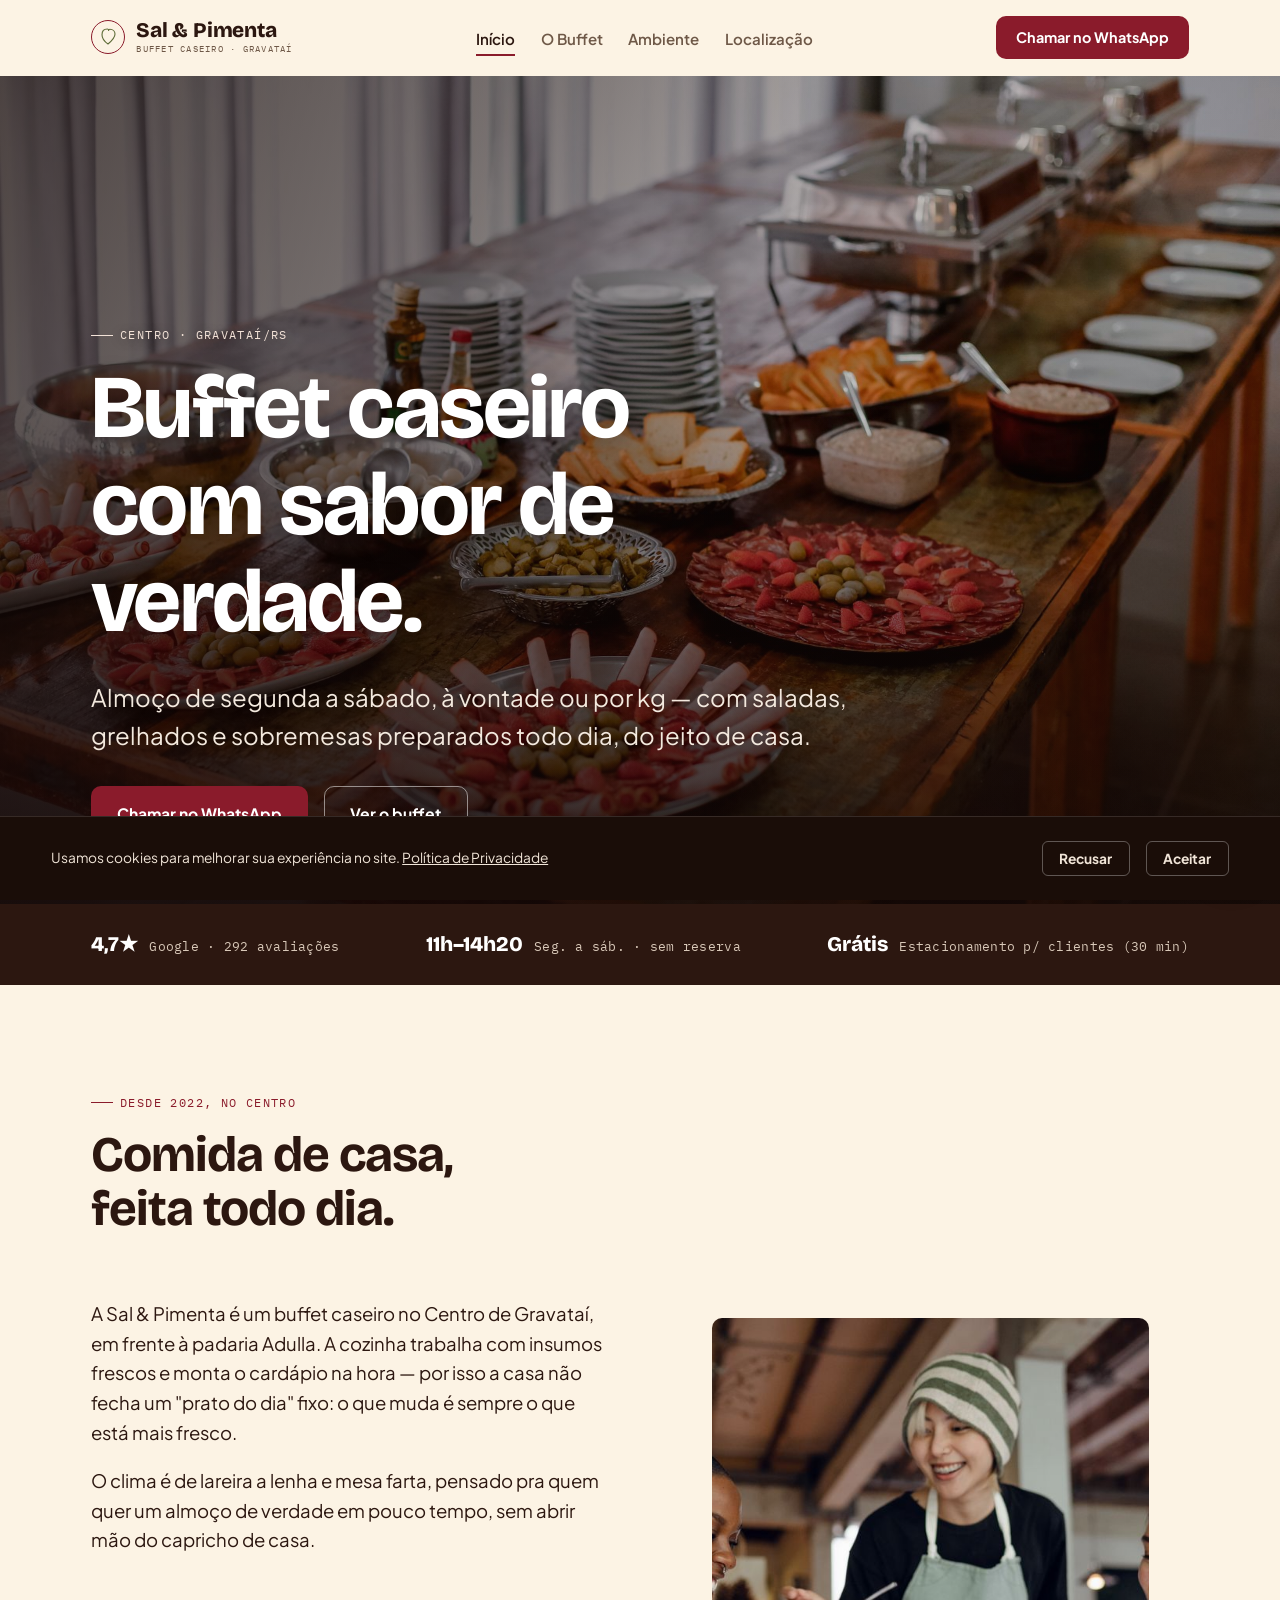
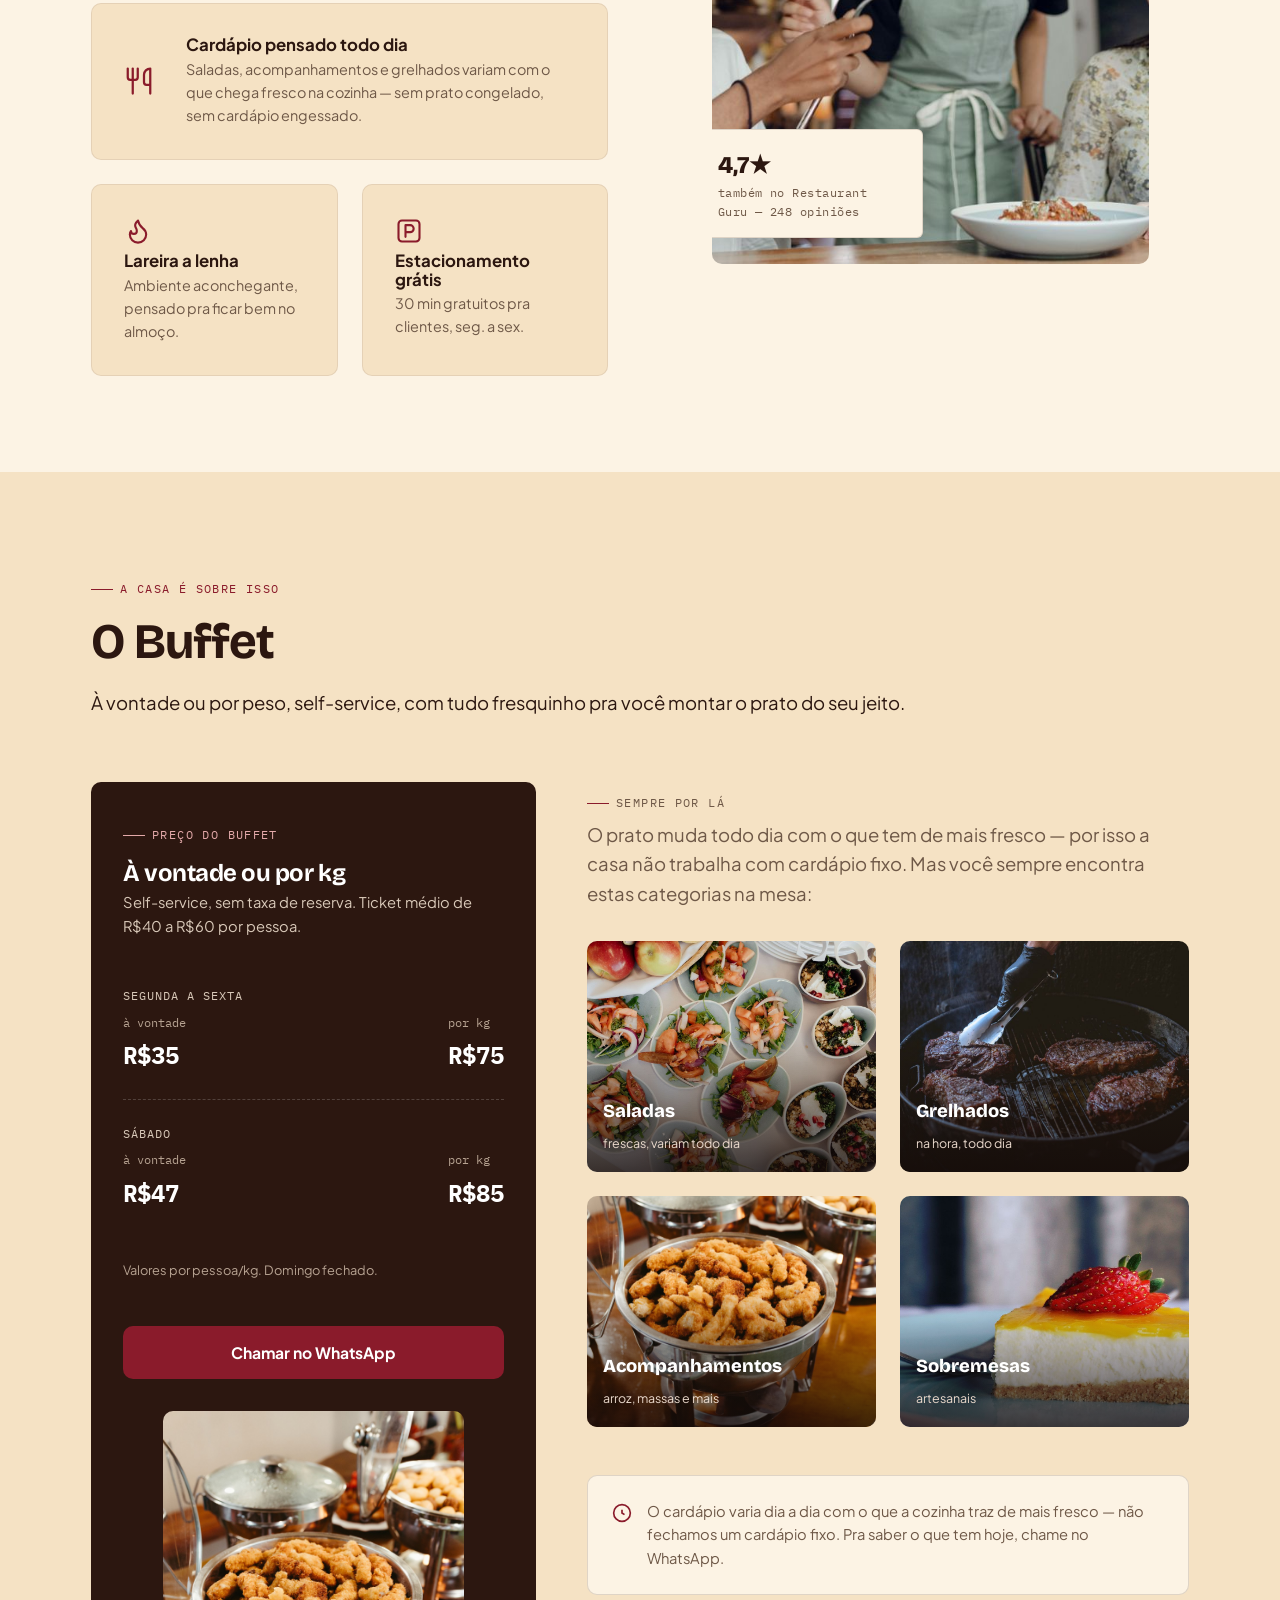
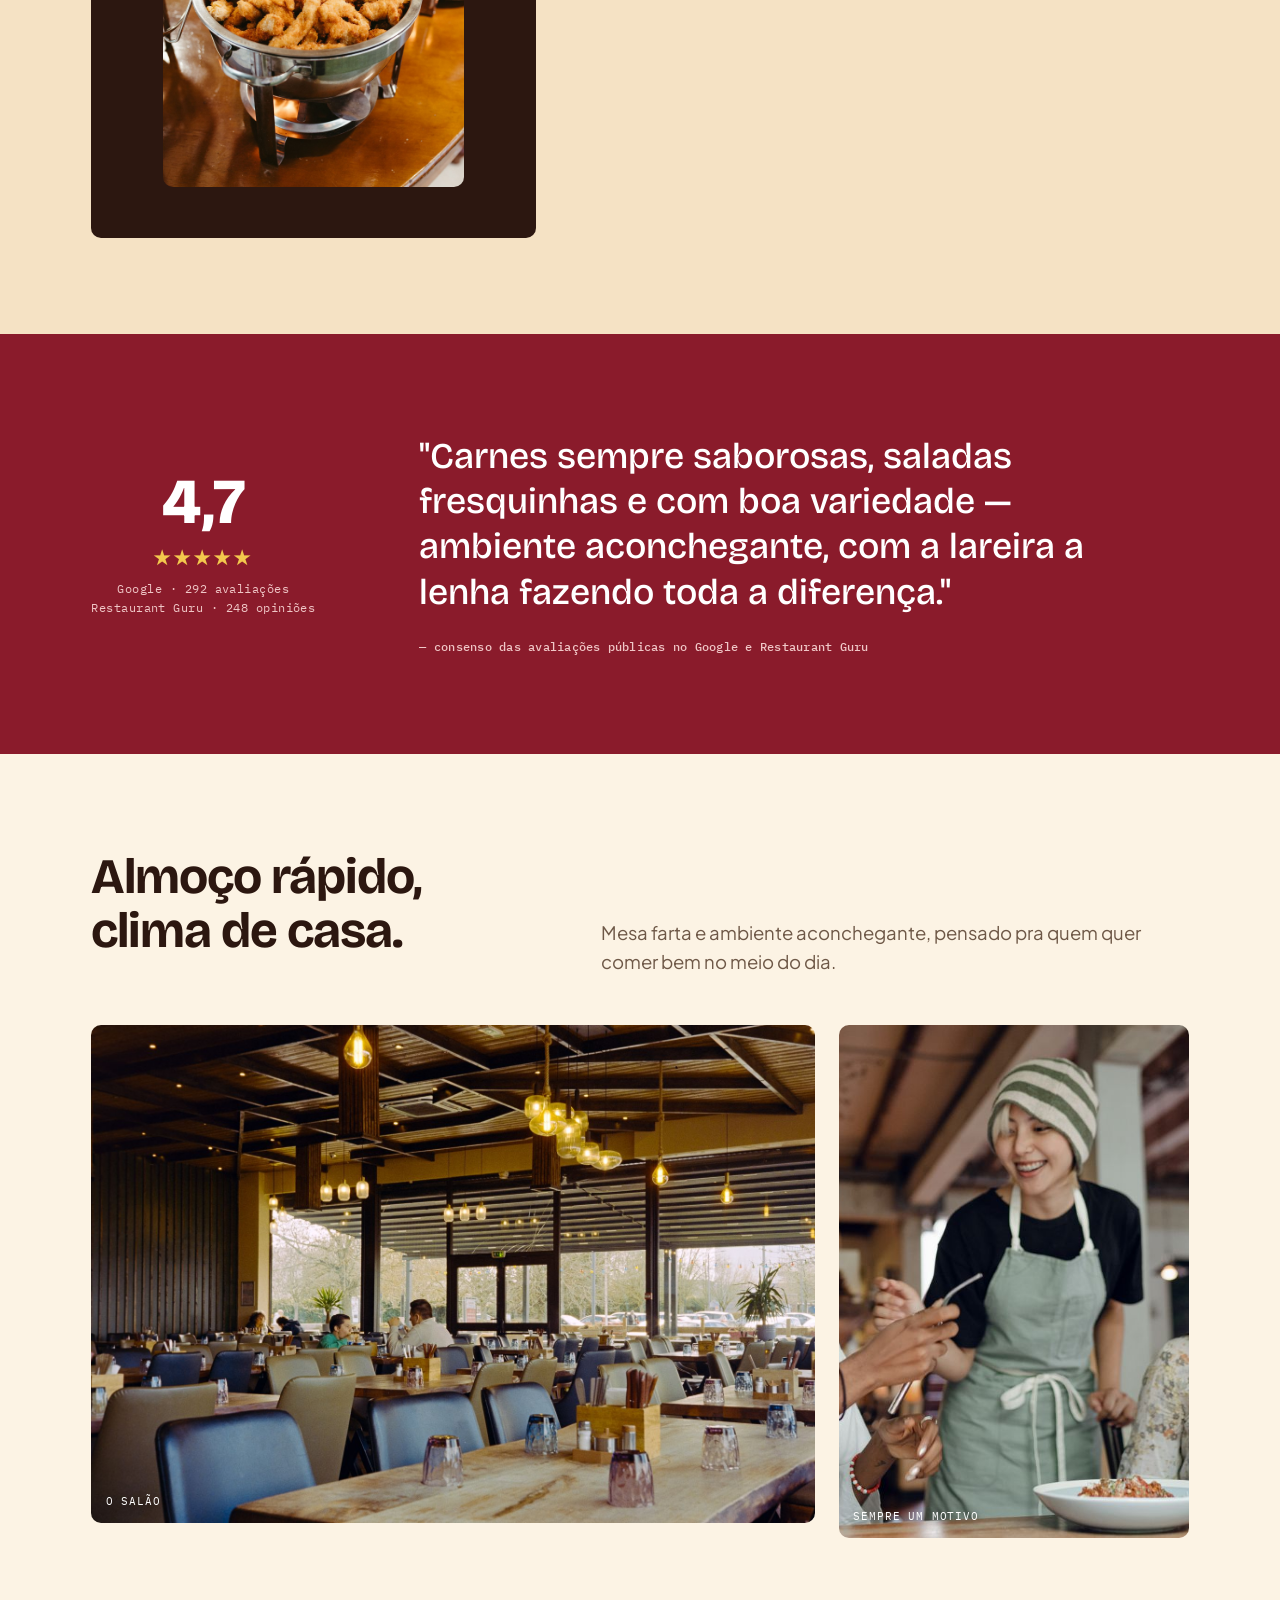
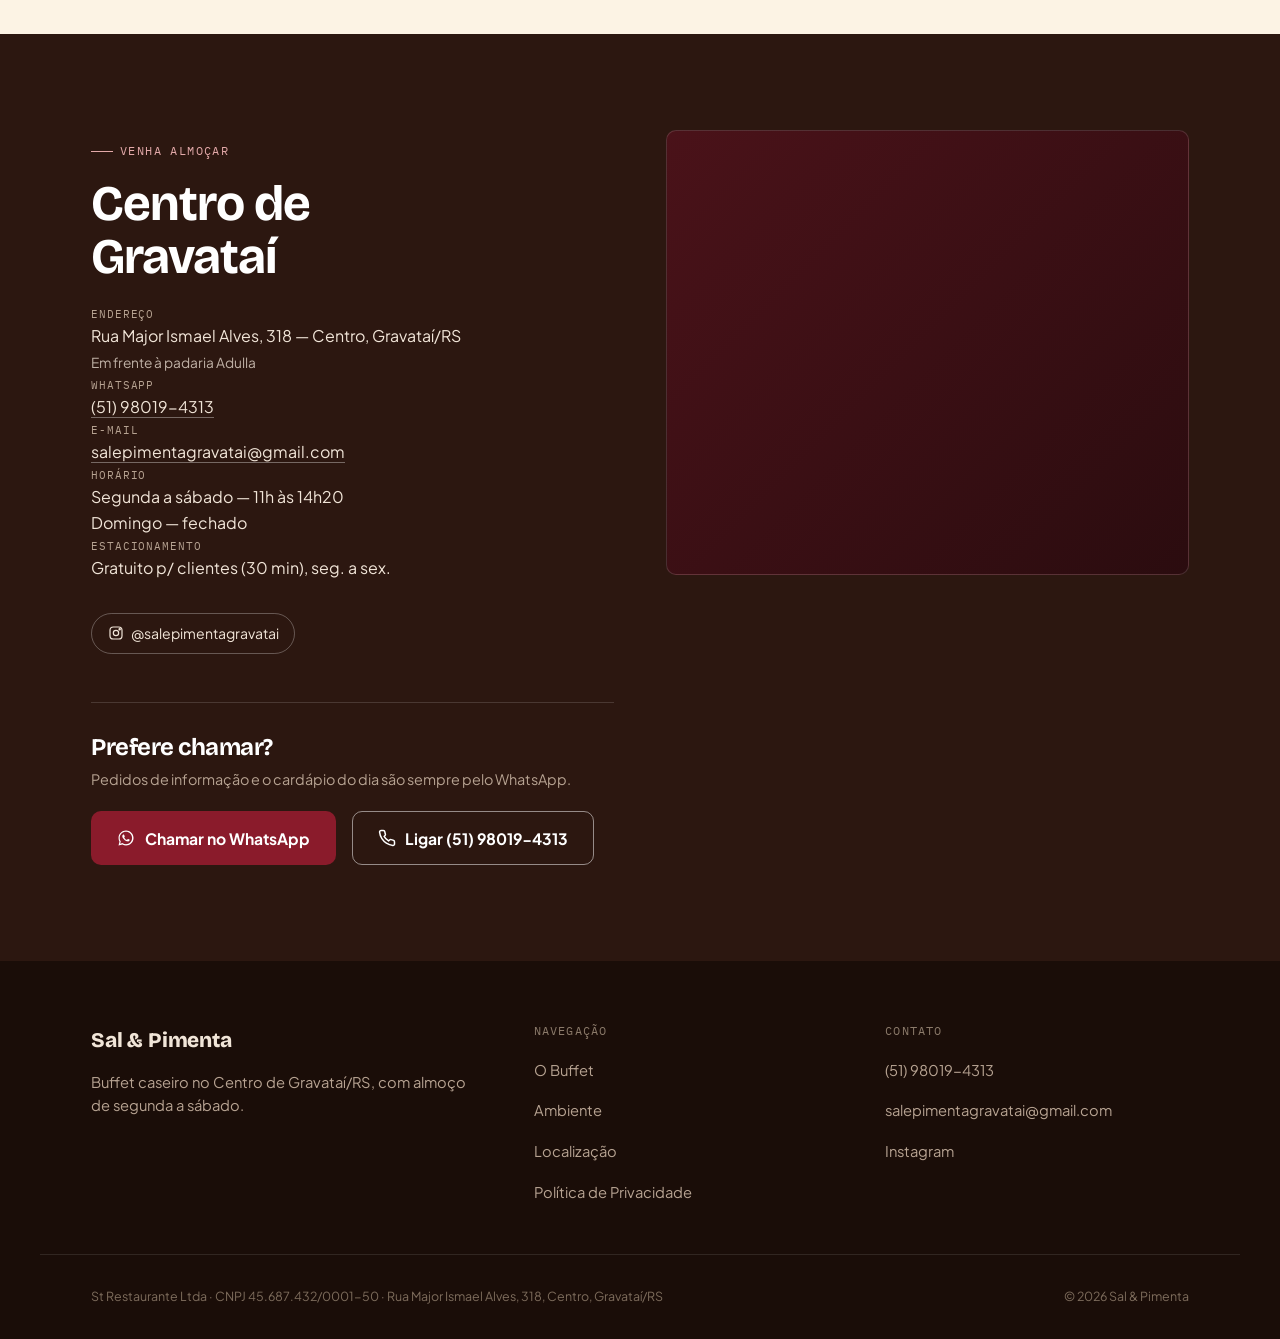
==== commit aeb34ecf: "Corrige duplicidade de contato, pontuação e overflow horizontal no mobile Remove linha "Telefone" re" ====
--- a/index.html
+++ b/index.html
@@ -95,7 +95,7 @@
   <div class="trust-strip">
     <div class="container">
       <div class="trust-item"><b>4,7★</b><span>Google · 292 avaliações</span></div>
-      <div class="trust-item"><b>11h–14h20</b><span>Seg. a sáb., sem reserva</span></div>
+      <div class="trust-item"><b>11h–14h20</b><span>Seg. a sáb. · sem reserva</span></div>
       <div class="trust-item"><b>Grátis</b><span>Estacionamento p/ clientes (30 min)</span></div>
     </div>
   </div>
@@ -154,6 +154,7 @@
           <h3>À vontade ou por kg</h3>
           <p class="desc">Self-service, sem taxa de reserva. Ticket médio de R$40 a R$60 por pessoa.</p>
 
+          <!-- TROCAR: confirme com a casa se os valores abaixo ainda são estes. A fonte mais recente encontrada é de set/2023 (post da @comeguria no TikTok, https://www.tiktok.com/@comeguria/video/7281737068152114438); o Restaurant Guru repete o mesmo número, mas parece ter puxado da mesma fonte. Pode estar desatualizado com quase 3 anos de inflação. -->
           <div class="price-table">
             <div class="price-day">
               <span class="when">Segunda a sexta</span>
@@ -255,8 +256,6 @@
         <dl class="local-info">
           <dt>Endereço</dt>
           <dd>Rua Major Ismael Alves, 318 — Centro, Gravataí/RS<br><span style="opacity:.75;font-size:.86rem">Em frente à padaria Adulla</span></dd>
-          <dt>Telefone</dt>
-          <dd><a href="tel:+555180194313">(51) 98019-4313</a></dd>
           <dt>WhatsApp</dt>
           <dd><a href="https://wa.me/5551980194313" target="_blank" rel="noopener">(51) 98019-4313</a></dd>
           <dt>E-mail</dt>
--- a/assets/css/styles.css
+++ b/assets/css/styles.css
@@ -34,9 +34,9 @@
 }
 
 *,*::before,*::after{ box-sizing:border-box; }
-html{ scroll-behavior:smooth; }
+html{ scroll-behavior:smooth; overflow-x:hidden; max-width:100%; }
 body{
-  margin:0; background:var(--paper); color:var(--ink);
+  margin:0; background:var(--paper); color:var(--ink); overflow-x:hidden; max-width:100%;
   font-family:var(--sans); font-size:var(--t-0); line-height:1.6;
   -webkit-font-smoothing:antialiased;
 }
